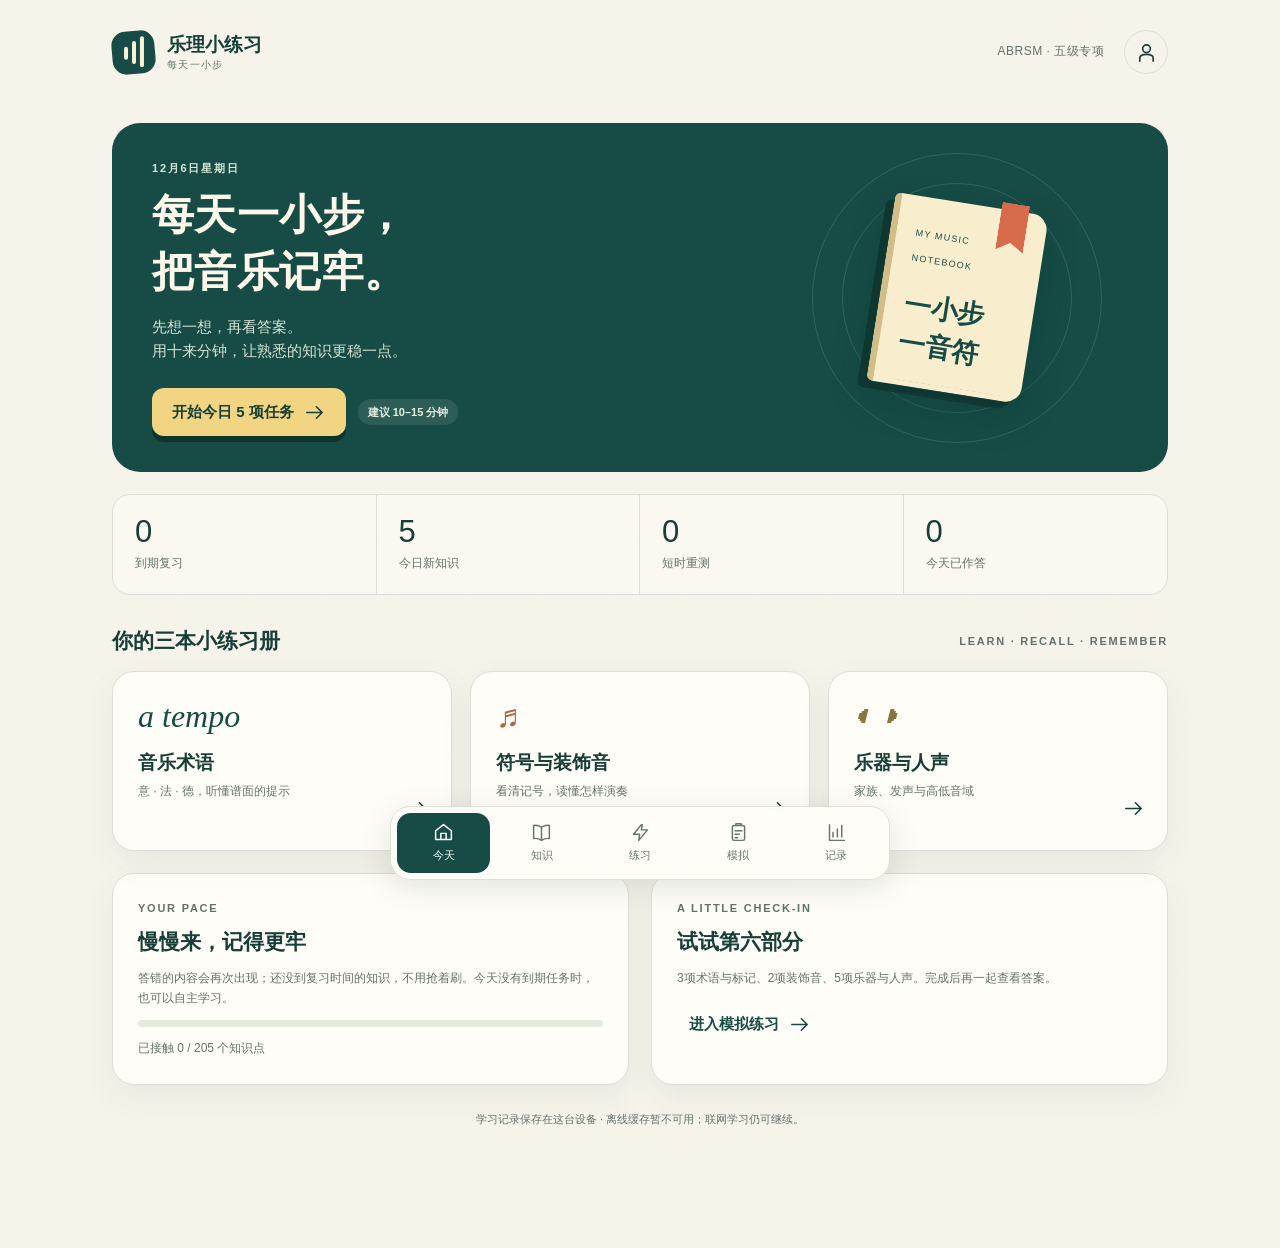
==== index.html @ 19a29840 "chore: establish reviewed static site baseline" ====
<!doctype html>
<html lang="zh-CN">
<head>
  <meta charset="UTF-8">
  <meta name="viewport" content="width=device-width, initial-scale=1, viewport-fit=cover">
  <meta http-equiv="Content-Security-Policy" content="default-src 'self'; script-src 'self'; style-src 'self' 'unsafe-inline'; img-src 'self' data:; connect-src 'self'; font-src 'self'; object-src 'none'; base-uri 'self'; form-action 'self'">
  <meta name="theme-color" content="#164c45">
  <meta name="description" content="每天一小步，学懂音乐术语、符号与乐器。家庭五级乐理专项练习，支持离线使用。">
  <meta name="apple-mobile-web-app-capable" content="yes">
  <meta name="apple-mobile-web-app-status-bar-style" content="default">
  <title>乐理小练习 · 每天一小步</title>
  <link rel="manifest" href="./manifest.webmanifest">
  <link rel="icon" href="./icon.svg">
  <link rel="apple-touch-icon" href="./apple-touch-icon.png">
  <link rel="stylesheet" href="./app.css">
</head>
<body>
  <a class="skip-link" href="#main">跳到主要内容</a>
  <header class="site-header">
    <a class="brand" href="#home" aria-label="乐理小练习，回到今天">
      <span class="brand-mark" aria-hidden="true"><i></i><i></i><i></i></span>
      <span>乐理小练习<small>每天一小步</small></span>
    </a>
    <div class="header-actions"><span class="grade-label">ABRSM · 五级专项</span><button class="icon-button" type="button" data-action="settings" aria-label="打开家长设置" title="家长设置"><svg viewBox="0 0 24 24" aria-hidden="true"><path d="M12 12a4 4 0 1 0 0-8 4 4 0 0 0 0 8Zm-7 9v-3c0-3 3-4 7-4s7 1 7 4v3"/></svg></button></div>
  </header>
  <div id="storage-banner" class="storage-banner" role="status" hidden></div>
  <main id="main" tabindex="-1"><div class="loading-card"><span class="eyebrow">准备练习本</span><h1>今天，也来认识一点音乐。</h1><p>正在打开你的学习记录……</p></div></main>
  <nav id="navigation" class="bottom-nav" aria-label="主要导航"></nav>
  <div id="toast" class="toast" role="status" aria-live="polite" hidden></div>
  <dialog id="detail-dialog" aria-labelledby="dialog-title"><div id="dialog-content"></div></dialog>
  <input id="import-file" type="file" accept=".json,application/json" hidden>
  <noscript><p class="notice">请启用浏览器中的 JavaScript，才能进行练习和保存学习记录。本应用无需 AI。</p></noscript>
  <script type="module" src="./app.js"></script>
</body>
</html>
---- app.css ----
@charset "UTF-8";
:root{--paper:#f6f3eb;--card:#fffdf7;--ink:#173e37;--muted:#64726b;--green:#164c45;--green-light:#e4ede5;--coral:#d96b4d;--coral-light:#fbe8db;--line:#dddeda;--yellow:#f1d582;--shadow:0 12px 32px #233e3010;--radius:22px;--sans:"PingFang SC","Microsoft YaHei","Noto Sans CJK SC",sans-serif;--serif:"Noto Serif CJK SC","Songti SC",SimSun,serif}
*{box-sizing:border-box}html{scroll-behavior:smooth;background:var(--paper)}body{margin:0;color:var(--ink);font-family:var(--sans);font-size:15px;line-height:1.65;background-image:radial-gradient(#164c4508 .7px,transparent .7px);background-size:9px 9px;min-height:100vh}button,input,select,textarea{font:inherit}button,a,input,select{-webkit-tap-highlight-color:transparent}button{cursor:pointer;color:inherit}button:disabled{cursor:not-allowed;opacity:.52}button,select,input{min-height:46px}a{color:inherit}button:focus-visible,a:focus-visible,input:focus-visible,select:focus-visible,summary:focus-visible{outline:3px solid var(--coral);outline-offset:4px}button{border:0}h1,h2,h3,p{margin-top:0}h1{font-family:var(--serif);font-size:clamp(28px,4vw,42px);line-height:1.35;letter-spacing:.01em;margin-bottom:14px}h2{font-size:21px;line-height:1.4;margin-bottom:12px}h3{font-size:16px;line-height:1.5;margin-bottom:8px}p:last-child{margin-bottom:0}small{font-size:12px}svg{width:23px;height:23px;fill:none;stroke:currentColor;stroke-width:1.7;stroke-linecap:round;stroke-linejoin:round;flex-shrink:0}[hidden]{display:none!important}.skip-link{position:fixed;left:14px;top:-80px;z-index:100;background:white;padding:12px;border-radius:12px}.skip-link:focus{top:12px}.site-header{width:min(1120px,100%);margin:auto;padding:24px 32px;display:flex;align-items:center;justify-content:space-between;gap:16px}.brand{display:flex;align-items:center;gap:12px;text-decoration:none;font-weight:800;font-size:19px;line-height:1.4}.brand small{display:block;font-weight:400;letter-spacing:.13em;color:var(--muted);font-size:10px}.brand-mark{width:43px;height:43px;display:flex;gap:4px;align-items:center;justify-content:center;background:var(--green);border-radius:14px;transform:rotate(-5deg)}.brand-mark i{display:block;width:4px;border-radius:2px;background:#f8f1d7;transform:rotate(5deg)}.brand-mark i:nth-child(1){height:13px}.brand-mark i:nth-child(2){height:23px}.brand-mark i:nth-child(3){height:31px}.header-actions{display:flex;gap:20px;align-items:center}.grade-label{font-size:12px;color:var(--muted);letter-spacing:.04em}.icon-button{display:inline-flex;align-items:center;justify-content:center;width:46px;min-width:46px;background:transparent;border:1px solid var(--line);border-radius:50%}.icon-button:hover{background:white}main{max-width:1056px;margin:6px auto 0;padding:12px 0 120px;min-height:65vh}.page{animation:arrive .25s ease-out}.eyebrow{text-transform:uppercase;font-size:11px;letter-spacing:.16em;font-weight:800;color:var(--muted);display:block;margin-bottom:10px}.heading-row{display:flex;justify-content:space-between;align-items:center;gap:16px;margin:8px 0 26px}.heading-row h1{margin-bottom:7px}.heading-row p{color:var(--muted)}.muted{color:var(--muted)}.small{font-size:12px}.mono{font-family:Georgia,serif}.hero{background:var(--green);color:#fdf8e9;position:relative;border-radius:28px;overflow:hidden;display:grid;grid-template-columns:1.4fr .8fr;min-height:314px;padding:36px 40px;gap:36px}.hero .eyebrow{color:#d8e8d5}.hero h1{max-width:430px}.hero p{color:#d6e3d5;max-width:420px}.hero-art{position:relative;align-self:stretch;min-height:210px;display:flex;align-items:center;justify-content:center}.orbit{position:absolute;border:1px solid #ffffff21;border-radius:50%;width:230px;height:230px}.orbit.two{width:290px;height:290px}.practice-book{width:155px;height:190px;background:#f8edcd;transform:rotate(9deg);border-radius:6px 16px 16px 6px;box-shadow:-8px 8px #0e3731,0 16px 35px #092b3040;color:var(--green);position:relative;padding:23px 19px;border-left:7px solid #d1bd88}.practice-book small{font-size:9px;letter-spacing:.14em}.practice-book strong{font-family:var(--serif);font-size:27px;display:block;line-height:1.45;margin:17px 0}.book-lines{height:28px;background:repeating-linear-gradient(to bottom,transparent 0 5px,#164c4540 5px 6px)}.book-tab{position:absolute;background:var(--coral);width:28px;height:48px;right:20px;top:-7px;clip-path:polygon(0 0,100% 0,100% 100%,50% 82%,0 100%)}.hero .primary-button{background:var(--yellow);color:var(--ink);box-shadow:0 6px 0 #0b352f;min-width:178px}.hero .primary-button:hover{background:#f6dd95;transform:translateY(-1px)}.hero .row{margin-top:24px}.pill{display:inline-flex;align-items:center;gap:6px;font-size:11px;padding:5px 10px;background:var(--green-light);border-radius:99px;color:var(--green);font-weight:600;line-height:1.5;max-width:100%}.pill.coral{background:var(--coral-light);color:#a74930}.pill.gold{background:#f6e9b9;color:#695018}.pill.white{background:#ffffff18;color:#e5efdf}.row{display:flex;align-items:center;gap:12px;flex-wrap:wrap}.primary-button,.secondary-button,.ghost-button,.danger-button{display:inline-flex;align-items:center;justify-content:center;gap:9px;border-radius:12px;padding:12px 20px;line-height:1.5;font-weight:700;transition:background .18s,transform .18s;min-height:48px;text-decoration:none}.primary-button{background:var(--green);color:white}.primary-button:hover{background:#236458}.secondary-button{border:1px solid var(--line);background:#fffdf7}.secondary-button:hover{background:var(--green-light)}.ghost-button{background:transparent;color:var(--green);padding:10px 12px}.ghost-button:hover{background:#164c4509}.danger-button{background:#fff0e9;color:#aa412c;border:1px solid #eec4b7}.full{width:100%}.section-title{display:flex;justify-content:space-between;gap:12px;align-items:center;margin:31px 0 16px}.section-title h2{margin:0}.section-title .eyebrow{margin:0}.stats-strip{display:grid;grid-template-columns:repeat(4,1fr);border:1px solid var(--line);border-radius:18px;background:#fffdf790;margin:22px 0 28px}.stat{padding:20px 22px;border-right:1px solid var(--line)}.stat:last-child{border:0}.stat strong{font-family:Georgia,var(--sans);font-size:31px;font-weight:400;line-height:1.1;display:block}.stat span{color:var(--muted);font-size:12px;display:block;margin-top:5px}.grid-3{display:grid;grid-template-columns:repeat(3,1fr);gap:18px}.grid-2{display:grid;grid-template-columns:repeat(2,1fr);gap:22px}.panel,.topic-card{border:1px solid var(--line);border-radius:var(--radius);padding:25px;background:var(--card);box-shadow:var(--shadow)}.topic-card{text-align:left;position:relative;transition:transform .18s;min-height:180px;display:flex;flex-direction:column;align-items:flex-start}.topic-card:hover{transform:translateY(-3px);border-color:#94b1a5}.topic-card h3{font-size:19px;margin:15px 0 4px}.topic-card .go{margin-left:auto;position:absolute;right:22px;bottom:23px}.topic-symbol{font:italic 32px Georgia,serif;line-height:1;display:flex;align-items:center;justify-content:center;min-height:37px;color:var(--green)}.topic-card:nth-child(2) .topic-symbol{color:#b26440}.topic-card:nth-child(3) .topic-symbol{color:#8a753e}.topic-card p{font-size:12px;color:var(--muted);padding-right:20px}.notice{padding:16px 18px;border-radius:14px;background:var(--green-light);color:#325c4b;font-size:13px;margin-top:20px}.notice.warm{background:#f8edcd;color:#675523}.empty{padding:42px 24px;text-align:center;border:1px dashed #bccac0;border-radius:22px;background:#fffdf780}.empty h2{font-family:var(--serif);font-size:24px}.empty p{color:var(--muted);max-width:460px;margin:10px auto 20px}.bottom-nav{position:fixed;left:50%;bottom:20px;transform:translateX(-50%);z-index:30;background:#fffdf7f5;backdrop-filter:blur(18px);border:1px solid #dce0d7;box-shadow:0 7px 30px #143d3720;border-radius:20px;display:flex;padding:6px;gap:5px;width:min(500px,calc(100% - 32px))}.nav-button{min-height:60px;flex:1;display:flex;flex-direction:column;align-items:center;justify-content:center;gap:3px;text-decoration:none;border-radius:14px;color:#66766d;font-size:11px;transition:background .15s}.nav-button svg{width:21px;height:21px}.nav-button.active{background:var(--green);color:white}.nav-button:hover:not(.active){background:var(--green-light)}.filters{display:flex;gap:12px;margin-bottom:18px;flex-wrap:wrap}.field{display:flex;flex-direction:column;gap:7px;flex:1;min-width:130px}.field label,.field>span{font-size:12px;font-weight:700;color:var(--muted)}input[type=search],input[type=number],select{width:100%;background:#fffdf9;border:1px solid #d4dcd3;border-radius:11px;padding:11px 13px;color:var(--ink)}input[type=search]{min-width:170px}.search-field{flex:2}.chip-row{display:flex;flex-wrap:wrap;gap:8px;margin:12px 0 24px}.chip{border-radius:99px;border:1px solid var(--line);padding:8px 15px;background:transparent;font-size:13px;min-height:42px}.chip.selected{background:var(--green);color:white;border-color:var(--green)}.knowledge-grid{display:grid;grid-template-columns:repeat(3,1fr);gap:16px}.knowledge-item{text-align:left;padding:22px 20px;background:var(--card);border:1px solid var(--line);border-radius:17px;min-height:150px;display:flex;flex-direction:column;align-items:flex-start;position:relative;overflow:hidden}.knowledge-item:hover{border-color:#91ac9b}.knowledge-item .term{font:25px Georgia,var(--serif);line-height:1.35;word-break:break-word;margin:12px 0 10px}.knowledge-item .meta{color:var(--muted);font-size:11px}.knowledge-item .mini-image{height:56px;width:100%;object-fit:contain;object-position:left center;margin:8px 0}.knowledge-item .small-arrow{position:absolute;right:16px;bottom:16px;opacity:.5}.knowledge-item .learned-dot{width:7px;height:7px;display:inline-block;border-radius:50%;background:#6a8b67;margin-right:5px}.load-more{margin:25px auto;display:flex}.study-title{font:clamp(31px,6vw,47px) Georgia,var(--serif);line-height:1.4;margin:20px 0;overflow-wrap:anywhere}.meaning{font-size:20px;line-height:1.8;font-weight:600;margin:14px 0 18px}.reveal-panel{padding:24px;border:1px dashed #bed0bb;border-radius:16px;text-align:center;background:#f0f3e9;margin:20px 0}.reveal-panel p{font-size:13px;color:var(--muted);margin-bottom:16px}.facts{padding:0;margin:20px 0;list-style:none}.facts li{display:grid;grid-template-columns:86px 1fr;gap:12px;padding:12px 0;border-top:1px solid var(--line);font-size:14px}.facts .label{color:var(--muted);font-size:12px}.facts .scope{display:block;color:var(--muted);font-size:12px;margin-top:4px}.study-images{display:grid;gap:12px;margin:18px 0}.study-images figure{margin:0;background:white;border:1px solid var(--line);border-radius:13px;padding:14px}.study-images img{display:block;max-width:100%;max-height:210px;margin:auto;object-fit:contain}.study-images figcaption{font-size:11px;color:var(--muted);margin-top:9px}.source-list{font-size:11px;color:var(--muted);margin:18px 0}.source-list summary{cursor:pointer;min-height:32px;display:flex;align-items:center}.source-list p{margin:4px 0}.source-list a{overflow-wrap:anywhere}.related-list{display:flex;gap:8px;flex-wrap:wrap;margin:13px 0}.text-button{border:1px solid #d6e0d2;background:#f2f5ee;border-radius:9px;padding:8px 13px;font-size:12px;min-height:40px}.audio-row{display:flex;gap:9px;flex-wrap:wrap;margin:15px 0}.audio-row button{padding:8px 13px;font-size:12px;min-height:42px}.audio-hint{font-size:11px;color:var(--muted);margin:6px 0 16px}.lesson-layout{display:grid;grid-template-columns:minmax(0,1.5fr) minmax(230px,.65fr);gap:22px}.side-note{border-radius:19px;background:#ebe8da;padding:24px;align-self:start}.side-note h3{font-family:var(--serif);font-size:22px}.side-note li{margin:10px 0;color:var(--muted);font-size:13px}.practice-setup{max-width:660px}.practice-setup .field{margin:18px 0}.choice-group{display:flex;flex-wrap:wrap;gap:9px}.choice-group .chip{min-height:46px}.setup-grid{display:grid;grid-template-columns:1fr .75fr;gap:24px}.exam-paper{background:#fffdf7;border:1px solid var(--line);border-radius:22px;padding:30px;box-shadow:var(--shadow)}.exam-layout-row{display:flex;justify-content:space-between;gap:14px;padding:15px 0;border-bottom:1px solid var(--line)}.exam-layout-row span{color:var(--muted);font-size:12px}.exam-layout-row:last-child{border:0}.exam-layout-row strong{font:23px Georgia,serif}.session-shell{max-width:780px;margin:auto}.session-top{display:flex;align-items:center;justify-content:space-between;gap:14px;margin:5px 0 16px}.session-top .ghost-button{padding-left:0;font-size:13px}.session-progress{height:5px;background:#e0e6d9;border-radius:99px;overflow:hidden;margin-bottom:24px}.session-progress span{height:100%;display:block;background:var(--green);transition:width .25s}.question-panel{padding:32px;background:var(--card);border:1px solid var(--line);border-radius:25px;box-shadow:var(--shadow)}.question-meta{display:flex;align-items:center;gap:9px;justify-content:space-between;margin-bottom:18px}.question-meta .eyebrow{margin:0}.question-title{font-family:var(--sans);font-size:22px;line-height:1.6;margin-bottom:22px;overflow-wrap:anywhere}.question-stimulus{background:white;border:1px solid #e3e5dd;border-radius:14px;padding:16px;margin:20px 0}.question-stimulus img{display:block;max-width:100%;max-height:230px;object-fit:contain;margin:auto}.question-stimulus.text{font:31px Georgia,serif;text-align:center}.option-list{display:grid;gap:11px;margin:20px 0}.answer-option{display:flex;align-items:center;gap:14px;text-align:left;background:#fafbf5;border:1.5px solid #dce2d6;padding:15px 17px;border-radius:14px;line-height:1.65;min-height:62px;word-break:break-word}.option-letter{width:31px;height:31px;flex-shrink:0;border:1px solid #c8d3c4;border-radius:50%;display:flex;align-items:center;justify-content:center;font:15px Georgia,serif;color:var(--muted)}.answer-option:hover:not(:disabled){border-color:#729887;background:#f0f5eb}.answer-option.selected{background:#e5f0e6;border-color:var(--green);box-shadow:0 0 0 1px var(--green)}.answer-option.selected .option-letter{background:var(--green);color:white;border-color:var(--green)}.answer-option.correct{background:#e5f1e3;border-color:#5f8c57;opacity:1}.answer-option.incorrect{background:#fff0e9;border-color:#d49480;opacity:1}.answer-option:disabled{opacity:.8}.answer-option .option-result{font-size:12px;margin-left:auto;white-space:nowrap}.feedback{padding:20px;border-radius:14px;background:#e8f1e3;margin:21px 0}.feedback.wrong{background:#faeee2}.feedback h3{font-size:17px}.feedback p{font-size:14px}.feedback .small{font-size:12px;color:var(--muted);margin-top:10px}.session-actions{display:flex;gap:10px;justify-content:space-between;margin-top:22px}.session-actions .primary-button{margin-left:auto;min-width:135px}.timer{font-variant-numeric:tabular-nums;display:inline-flex;gap:7px;align-items:center;background:#f3e8c6;border-radius:9px;padding:6px 10px;font-size:13px}.timer.urgent{color:#a44532;background:#fae0d6}.question-jump{display:flex;flex-wrap:wrap;gap:8px;margin:20px 0;justify-content:center}.jump-button{width:42px;min-height:42px;border-radius:10px;background:#eeeede;border:1px solid transparent;font:16px Georgia,serif;position:relative}.jump-button.answered{background:#dce9d8}.jump-button.current{border-color:var(--green);box-shadow:0 0 0 1px var(--green)}.jump-button.flagged:after{content:"";position:absolute;right:4px;top:4px;width:6px;height:6px;border-radius:50%;background:var(--coral)}.result-header{text-align:center;padding:20px 10px 30px}.score-ring{width:140px;height:140px;border:8px solid #d5e4d1;border-radius:50%;display:flex;align-items:center;justify-content:center;margin:14px auto 22px;color:var(--green);font:50px Georgia,serif}.score-ring small{font-size:17px;margin:20px 0 0 3px;color:var(--muted)}.result-grid{display:grid;grid-template-columns:repeat(3,1fr);gap:10px;margin:20px 0}.result-grid>div{text-align:center;border:1px solid var(--line);border-radius:13px;padding:13px 8px}.result-grid strong{font:25px Georgia,serif;display:block}.result-grid span{font-size:12px;color:var(--muted)}.review-answer{border:1px solid var(--line);border-radius:14px;margin:12px 0;overflow:hidden;background:var(--card)}.review-answer summary{display:flex;gap:10px;align-items:flex-start;cursor:pointer;list-style:none;padding:17px;font-size:14px}.answer-body{padding:0 18px 19px;font-size:13px}.answer-body p{margin:9px 0}.badge-correct{color:#467841}.badge-wrong{color:#b0553b}.progress-track{height:7px;background:#e5eadf;border-radius:99px;overflow:hidden;margin:12px 0}.progress-track span{display:block;height:100%;background:#668c70;border-radius:99px}.report-categories .panel{padding:22px}.report-categories h3{display:flex;justify-content:space-between}.report-categories h3 span{font:25px Georgia,serif}.trend{display:flex;align-items:flex-end;height:128px;gap:9px;padding-top:20px}.trend-day{display:flex;flex:1;flex-direction:column;justify-content:flex-end;align-items:center;height:100%;min-width:0}.trend-bar{width:100%;max-width:35px;background:#84a78c;min-height:3px;border-radius:6px 6px 1px 1px}.trend-day span{font-size:10px;color:var(--muted);margin-top:6px;white-space:nowrap}.trend-day small{font-size:10px;color:var(--green);margin-bottom:4px}.history-list{padding:0;list-style:none}.history-list li{display:flex;justify-content:space-between;gap:13px;padding:13px 0;border-bottom:1px solid var(--line);font-size:13px}.history-list li:last-child{border:0}.history-list .score{font:22px Georgia,serif;white-space:nowrap}.history-list .ghost-button{font-size:12px;padding:5px 0;min-height:32px}.level-rows{display:grid;gap:10px}.level-row{display:grid;grid-template-columns:54px 1fr 60px;gap:12px;align-items:center;font-size:12px}.level-row .progress-track{margin:0}.level-row small{text-align:right}.settings-section{border-top:1px solid var(--line);padding-top:22px;margin-top:23px}.settings-section h3{font-size:16px}.settings-section .field{margin-bottom:16px}.settings-section .row button{flex:1}.storage-banner{padding:12px 20px;background:#fae7d5;border-bottom:1px solid #dfbda0;font-size:13px;text-align:center}.status-dot{width:7px;height:7px;border-radius:50%;background:#68976b;display:inline-block;margin-right:5px}.footer-note{text-align:center;font-size:11px;color:var(--muted);margin:25px 0}.toast{position:fixed;bottom:108px;left:50%;transform:translateX(-50%);background:#173e37f5;color:white;padding:12px 19px;border-radius:13px;box-shadow:var(--shadow);z-index:80;font-size:13px;width:max-content;max-width:calc(100vw - 30px);text-align:center}dialog{border:1px solid var(--line);border-radius:23px;box-shadow:0 24px 80px #12302733;background:var(--card);color:var(--ink);max-width:min(650px,calc(100% - 24px));width:650px;max-height:90dvh;padding:0;overflow:auto}dialog::backdrop{background:#18352c66;backdrop-filter:blur(3px)}.dialog-header{display:flex;justify-content:space-between;align-items:center;gap:14px;padding:22px 25px;border-bottom:1px solid var(--line);position:sticky;top:0;background:#fffdf7f5;backdrop-filter:blur(8px);z-index:2}.dialog-header h2{margin:0;font-size:19px}.dialog-body{padding:24px 26px}.dialog-actions{display:flex;gap:12px;justify-content:flex-end;margin-top:22px}.dialog-actions button{flex:1}.loading-card{padding:70px 40px}.stack{display:grid;gap:18px}.spacer{margin-top:22px}.check-label{display:flex;align-items:center;gap:9px;min-height:46px}.check-label input{width:20px;min-height:20px;height:20px;accent-color:var(--green)}.flag-button{font-size:12px;padding:7px 11px;min-height:40px;border-radius:9px;background:transparent;border:1px solid var(--line)}.flag-button.on{background:var(--coral-light);color:#a74930;border-color:#dfac91}.intro-step{display:flex;gap:12px;align-items:flex-start;margin:20px 0}.intro-step>span{width:27px;height:27px;flex-shrink:0;border-radius:50%;background:#e9eddf;display:flex;align-items:center;justify-content:center;font:14px Georgia,serif}.intro-step p{font-size:13px;color:var(--muted);margin:3px 0}.term-name{font-family:Georgia,var(--serif)}
@keyframes arrive{from{opacity:.5;transform:translateY(7px)}to{opacity:1;transform:translateY(0)}}
@media(min-width:1200px){main{padding-top:14px}.site-header{padding-top:30px;padding-bottom:29px}.hero{min-height:330px}}
@media(max-width:1120px){main{margin-left:28px;margin-right:28px}.site-header{padding-left:28px;padding-right:28px}}
@media(max-width:760px){.site-header{padding:20px 20px 14px}.brand{font-size:17px;gap:9px}.brand-mark{width:38px;height:38px;border-radius:12px}.header-actions{gap:10px}.grade-label{font-size:10px}.header-actions .icon-button{width:40px;min-width:40px;min-height:40px}main{margin:0;padding:10px 20px 110px}.hero{padding:27px 25px;grid-template-columns:1fr;gap:0;min-height:280px}.hero-art{display:none}.hero h1{font-size:31px;max-width:320px}.hero p{font-size:13px}.hero .row{margin-top:22px}.stats-strip{margin:18px 0 24px}.stat{padding:16px 11px}.stat strong{font-size:26px}.stat span{font-size:10px}.grid-3{gap:11px}.topic-card{padding:18px 15px;min-height:168px;border-radius:17px}.topic-card h3{font-size:16px;margin-top:12px}.topic-card p{font-size:11px;padding:0}.topic-card .go{display:none}.topic-symbol{font-size:27px}.section-title{margin-top:26px}.section-title h2{font-size:18px}.section-title .eyebrow{font-size:9px}.grid-2,.setup-grid,.lesson-layout{grid-template-columns:1fr}.knowledge-grid{grid-template-columns:repeat(2,1fr);gap:11px}.knowledge-item{padding:17px 15px;min-height:144px}.knowledge-item .term{font-size:22px}.heading-row{margin:4px 0 21px}.heading-row h1{font-size:28px}.heading-row p{font-size:12px}.heading-row>.pill{display:none}.filters{gap:10px}.field{min-width:105px}.search-field{flex-basis:100%}.panel,.exam-paper{padding:22px}.lesson-layout .side-note{display:none}.question-panel{padding:23px 20px;border-radius:20px}.question-title{font-size:19px}.answer-option{padding:13px 12px;gap:11px;font-size:14px;min-height:60px}.option-letter{width:29px;height:29px}.question-stimulus{padding:10px}.session-top{font-size:12px}.session-top .ghost-button{font-size:12px}.question-meta{gap:5px}.question-meta .eyebrow{font-size:10px;letter-spacing:.08em}.session-actions{flex-wrap:wrap}.session-actions .primary-button{min-width:120px}.session-actions button{padding-left:14px;padding-right:14px}.result-grid{gap:8px}.result-grid span{font-size:10px}.bottom-nav{bottom:0;width:100%;border-radius:17px 17px 0 0;padding:7px 12px calc(7px + env(safe-area-inset-bottom));border-left:0;border-right:0;box-shadow:0 -4px 25px #143d3710}.nav-button{min-height:58px}.toast{bottom:calc(90px + env(safe-area-inset-bottom))}.dialog-body{padding:22px 20px}.dialog-header{padding:18px 20px}.facts li{grid-template-columns:74px 1fr;gap:10px;font-size:13px}.study-title{font-size:34px}.meaning{font-size:18px}.side-note{padding:21px}.loading-card{padding:50px 12px}.report-categories{grid-template-columns:1fr}.report-categories .panel{padding:19px 21px}.report-categories h3{margin-bottom:7px}.report-categories .progress-track{margin:9px 0}}
@media(max-width:360px){main{padding-left:14px;padding-right:14px}.site-header{padding-left:14px;padding-right:14px}.grade-label{display:none}.hero{padding:25px 20px}.grid-3{gap:8px}.topic-card{padding:15px 11px}.topic-card p{font-size:10px}.question-panel{padding:20px 15px}.stat{padding:15px 8px}.stat span{font-size:9px}.option-result{display:none}.filters .field{min-width:110px}}
@media(prefers-reduced-motion:reduce){*,*:before,*:after{scroll-behavior:auto!important;animation:none!important;transition:none!important}}

@media(max-width:760px){.topics-grid{grid-template-columns:1fr;gap:10px}.topics-grid .topic-card{display:grid;grid-template-columns:78px minmax(0,1fr) 22px;grid-template-rows:auto auto;column-gap:16px;min-height:92px;padding:17px 20px;align-items:center}.topics-grid .topic-symbol{grid-row:1 / 3;font-size:23px;white-space:nowrap;justify-content:flex-start}.topics-grid .topic-card h3{font-size:17px;margin:0 0 3px}.topics-grid .topic-card p{font-size:11px;grid-column:2;line-height:1.5}.topics-grid .topic-card .go{display:block;position:static;grid-column:3;grid-row:1 / 3}.topics-grid .topic-card .go svg{width:20px}}

.grid-2>.panel,.grid-3>.panel{min-width:0}.trend{min-width:0}.trend-day{min-width:0}.trend-day span{font-size:10px}

/* Keep standalone controls comfortable for small hands. */
.chip,.text-button,.audio-row button,.flag-button,.jump-button,.history-list .ghost-button,.header-actions .icon-button{min-height:44px}.jump-button{width:44px}.header-actions .icon-button{width:44px;min-width:44px}.source-list summary{min-height:44px}
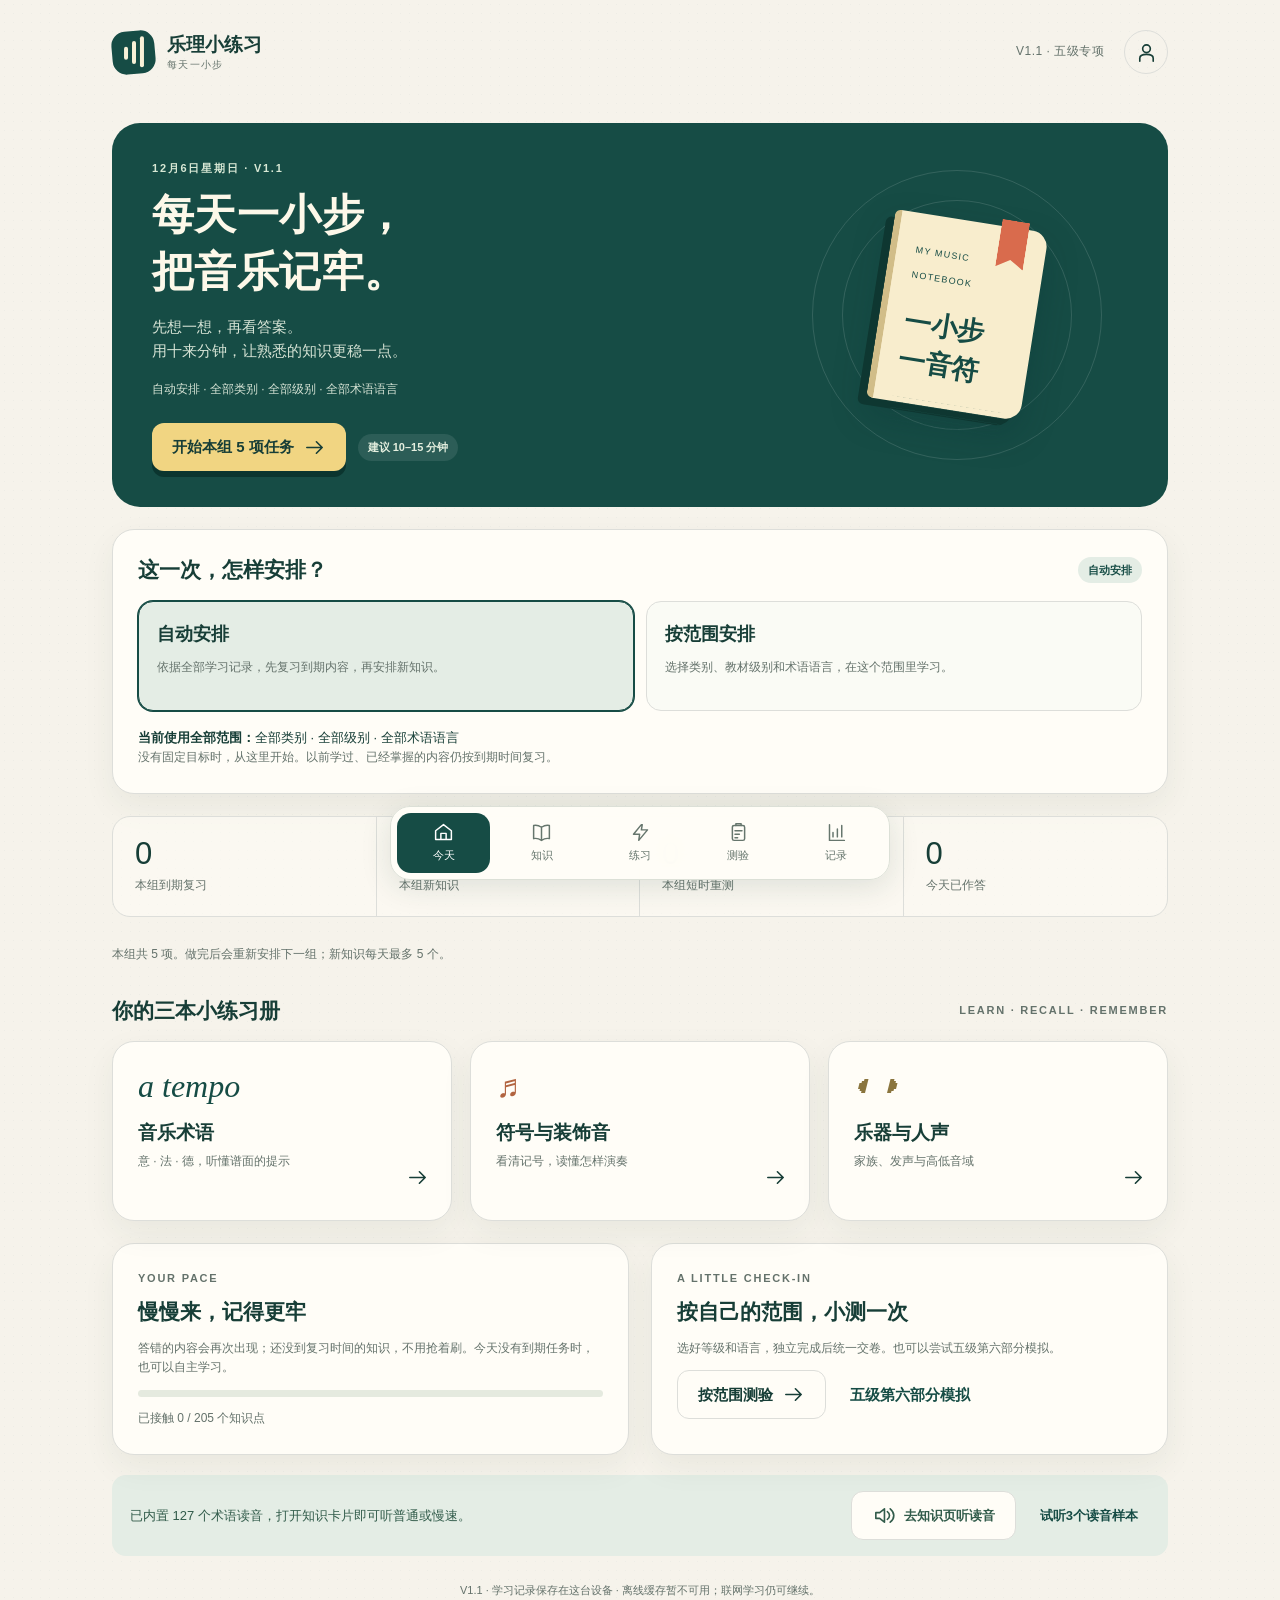
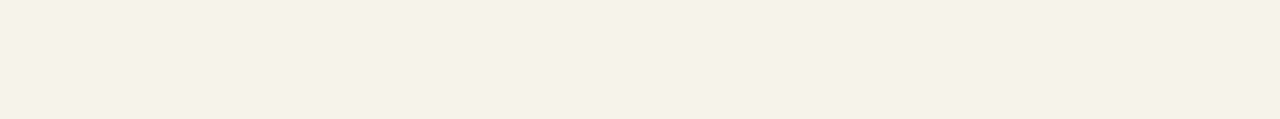
==== commit 1922feca: "release: V1.1 scoped learning and quizzes" ====
--- a/index.html
+++ b/index.html
@@ -21,7 +21,7 @@
       <span class="brand-mark" aria-hidden="true"><i></i><i></i><i></i></span>
       <span>乐理小练习<small>每天一小步</small></span>
     </a>
-    <div class="header-actions"><span class="grade-label">ABRSM · 五级专项</span><button class="icon-button" type="button" data-action="settings" aria-label="打开家长设置" title="家长设置"><svg viewBox="0 0 24 24" aria-hidden="true"><path d="M12 12a4 4 0 1 0 0-8 4 4 0 0 0 0 8Zm-7 9v-3c0-3 3-4 7-4s7 1 7 4v3"/></svg></button></div>
+    <div class="header-actions"><span class="grade-label">V1.1 · 五级专项</span><button class="icon-button" type="button" data-action="settings" aria-label="打开家长设置" title="家长设置"><svg viewBox="0 0 24 24" aria-hidden="true"><path d="M12 12a4 4 0 1 0 0-8 4 4 0 0 0 0 8Zm-7 9v-3c0-3 3-4 7-4s7 1 7 4v3"/></svg></button></div>
   </header>
   <div id="storage-banner" class="storage-banner" role="status" hidden></div>
   <main id="main" tabindex="-1"><div class="loading-card"><span class="eyebrow">准备练习本</span><h1>今天，也来认识一点音乐。</h1><p>正在打开你的学习记录……</p></div></main>
--- a/app.css
+++ b/app.css
@@ -14,3 +14,19 @@
 
 /* Keep standalone controls comfortable for small hands. */
 .chip,.text-button,.audio-row button,.flag-button,.jump-button,.history-list .ghost-button,.header-actions .icon-button{min-height:44px}.jump-button{width:44px}.header-actions .icon-button{width:44px;min-width:44px}.source-list summary{min-height:44px}
+
+/* Three recording samples stay readable and tappable on a phone. */
+.audio-trial-banner{justify-content:space-between}.audio-trial-banner p{margin:0}.audio-sample-grid{display:grid;grid-template-columns:repeat(3,minmax(0,1fr));gap:18px}.audio-sample-card{min-width:0}.audio-sample-card .study-title{font-size:34px}.audio-sample-card .audio-row{flex-wrap:wrap}.audio-source p{overflow-wrap:anywhere}
+@media(max-width:760px){.audio-sample-grid{grid-template-columns:1fr}.audio-trial-banner .secondary-button{width:100%}}
+
+/* V1.1: make the chosen scope visible before starting a task. */
+.hero .hero-scope{font-size:12px;line-height:1.7;max-width:520px;margin-top:14px;overflow-wrap:anywhere}
+.study-planner .section-title{margin:0 0 16px}.study-mode-grid{display:grid;grid-template-columns:repeat(2,minmax(0,1fr));gap:12px}
+.study-mode{display:flex;flex-direction:column;align-items:flex-start;text-align:left;gap:8px;padding:18px;border:1.5px solid var(--line);border-radius:15px;background:#fafbf5;min-height:110px;color:var(--ink)}
+.study-mode strong{font-size:18px}.study-mode span{font-size:12px;color:var(--muted);line-height:1.75}.study-mode.selected{border-color:var(--green);background:var(--green-light);box-shadow:0 0 0 1px var(--green)}
+.scope-summary{display:flex;flex-wrap:wrap;align-items:center;justify-content:space-between;gap:10px;margin-top:16px}.scope-summary p{flex:1;min-width:180px;font-size:13px;overflow-wrap:anywhere}.scope-summary>button{flex-shrink:0}
+.scope-editor{display:grid;gap:15px;margin:18px 0}.scope-editor .field{margin:0}.scope-grade-fields{display:grid;grid-template-columns:minmax(0,1.55fr) minmax(0,1fr);gap:12px}.scope-grade-fields .field{min-width:0}
+.scope-languages{border:1px solid var(--line);border-radius:13px;padding:8px 13px 12px;margin:0;display:flex;flex-wrap:wrap;gap:2px 16px;min-width:0}.scope-languages legend{font-size:12px;color:var(--muted);font-weight:700;padding:0 5px}.scope-languages .check-label{font-size:13px;white-space:nowrap}.scope-languages p{flex-basis:100%;margin:3px 0 0;font-weight:400;line-height:1.7}
+.scope-editor select{min-width:0}.scope-editor select:disabled{opacity:.55}.outside-review{align-items:flex-start}.outside-review>div{flex:1;min-width:180px}.outside-review p{margin:5px 0 0}.outside-review>.small{flex-basis:100%}
+.mastery-notice h3{line-height:1.7;font-size:16px}.mastery-notice p{margin:8px 0 13px;line-height:1.8}.mastery-levels{display:grid;gap:16px;margin-top:20px}.mastery-level{border-top:1px solid var(--line);padding-top:15px}.mastery-level:first-child{border-top:0;padding-top:0}.mastery-level .row{justify-content:space-between}.mastery-level p{margin:6px 0 0;line-height:1.75}.mastery-level .progress-track{margin:9px 0}.session-scope{line-height:1.8;overflow-wrap:anywhere;margin:0 0 18px}
+@media(max-width:760px){.study-mode-grid{grid-template-columns:1fr}.study-mode{min-height:0;padding:15px 17px}.study-mode strong{font-size:16px}.scope-summary p{min-width:0;flex-basis:100%}.scope-summary>button{width:100%}.scope-grade-fields{gap:10px;grid-template-columns:minmax(0,1.4fr) minmax(0,1fr)}.scope-languages{gap:2px 10px;padding-left:10px;padding-right:10px}.outside-review .secondary-button{width:100%}.mastery-level .row{align-items:flex-start;gap:4px 12px}.mastery-level .row .small{font-size:11px}.mastery-notice .secondary-button{width:100%}.session-top{flex-wrap:wrap}.session-top>span{max-width:100%;overflow-wrap:anywhere}.hero .hero-scope{font-size:11px}.practice-setup .scope-editor .field{margin:0}}
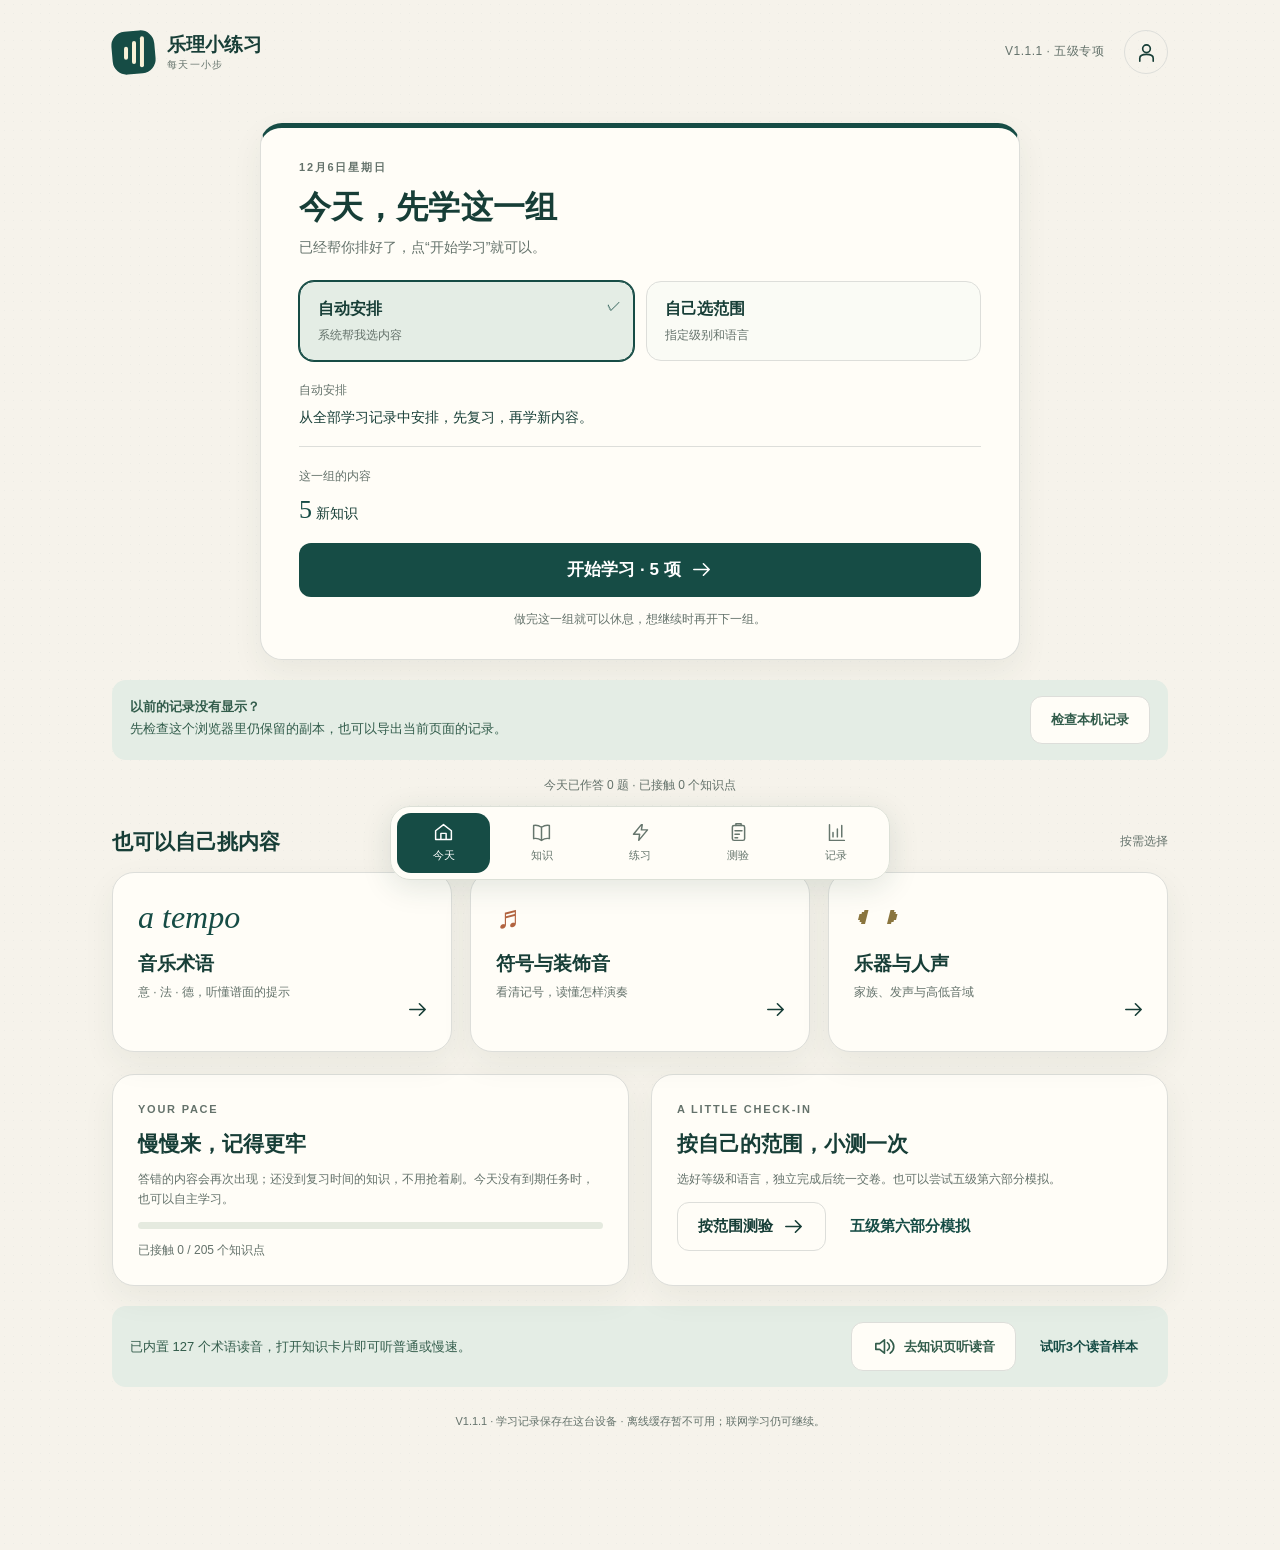
==== commit 22c5de49: "Release V1.1.1 with clearer learning flow and local progress safeguards" ====
--- a/index.html
+++ b/index.html
@@ -21,7 +21,7 @@
       <span class="brand-mark" aria-hidden="true"><i></i><i></i><i></i></span>
       <span>乐理小练习<small>每天一小步</small></span>
     </a>
-    <div class="header-actions"><span class="grade-label">V1.1 · 五级专项</span><button class="icon-button" type="button" data-action="settings" aria-label="打开家长设置" title="家长设置"><svg viewBox="0 0 24 24" aria-hidden="true"><path d="M12 12a4 4 0 1 0 0-8 4 4 0 0 0 0 8Zm-7 9v-3c0-3 3-4 7-4s7 1 7 4v3"/></svg></button></div>
+    <div class="header-actions"><span class="grade-label">V1.1.1 · 五级专项</span><button class="icon-button" type="button" data-action="settings" aria-label="打开家长设置" title="家长设置"><svg viewBox="0 0 24 24" aria-hidden="true"><path d="M12 12a4 4 0 1 0 0-8 4 4 0 0 0 0 8Zm-7 9v-3c0-3 3-4 7-4s7 1 7 4v3"/></svg></button></div>
   </header>
   <div id="storage-banner" class="storage-banner" role="status" hidden></div>
   <main id="main" tabindex="-1"><div class="loading-card"><span class="eyebrow">准备练习本</span><h1>今天，也来认识一点音乐。</h1><p>正在打开你的学习记录……</p></div></main>
--- a/app.css
+++ b/app.css
@@ -30,3 +30,17 @@
 .scope-editor select{min-width:0}.scope-editor select:disabled{opacity:.55}.outside-review{align-items:flex-start}.outside-review>div{flex:1;min-width:180px}.outside-review p{margin:5px 0 0}.outside-review>.small{flex-basis:100%}
 .mastery-notice h3{line-height:1.7;font-size:16px}.mastery-notice p{margin:8px 0 13px;line-height:1.8}.mastery-levels{display:grid;gap:16px;margin-top:20px}.mastery-level{border-top:1px solid var(--line);padding-top:15px}.mastery-level:first-child{border-top:0;padding-top:0}.mastery-level .row{justify-content:space-between}.mastery-level p{margin:6px 0 0;line-height:1.75}.mastery-level .progress-track{margin:9px 0}.session-scope{line-height:1.8;overflow-wrap:anywhere;margin:0 0 18px}
 @media(max-width:760px){.study-mode-grid{grid-template-columns:1fr}.study-mode{min-height:0;padding:15px 17px}.study-mode strong{font-size:16px}.scope-summary p{min-width:0;flex-basis:100%}.scope-summary>button{width:100%}.scope-grade-fields{gap:10px;grid-template-columns:minmax(0,1.4fr) minmax(0,1fr)}.scope-languages{gap:2px 10px;padding-left:10px;padding-right:10px}.outside-review .secondary-button{width:100%}.mastery-level .row{align-items:flex-start;gap:4px 12px}.mastery-level .row .small{font-size:11px}.mastery-notice .secondary-button{width:100%}.session-top{flex-wrap:wrap}.session-top>span{max-width:100%;overflow-wrap:anywhere}.hero .hero-scope{font-size:11px}.practice-setup .scope-editor .field{margin:0}}
+
+/* One plan, one start: put the scope and its tasks together before the action. */
+.home-plan{max-width:760px;margin:0 auto;border-top:5px solid var(--green);padding:30px 38px;box-shadow:var(--shadow)}
+.home-plan-heading .eyebrow{margin-bottom:9px}.home-plan-heading h1,.home-resume h1{font-size:32px;line-height:1.4;margin:0 0 6px}.home-plan-heading p{color:var(--muted);font-size:14px;margin:0 0 22px}
+.home-plan .study-mode-grid{grid-template-columns:repeat(2,minmax(0,1fr));gap:12px}.home-plan .study-mode{min-height:76px;padding:14px 18px;gap:3px;position:relative}.home-plan .study-mode strong{font-size:16px}.home-plan .study-mode span{font-size:12px}.home-plan .study-mode.selected:after{content:'✓';position:absolute;right:12px;top:12px;color:var(--green);font-size:14px}
+.home-scope{position:relative;padding:16px 0;border-bottom:1px solid var(--line);margin-bottom:16px}.home-scope p{font-size:14px;line-height:1.7;margin:4px 0 0;overflow-wrap:anywhere}.home-scope.has-edit{padding-right:90px}.home-scope .ghost-button{position:absolute;right:0;top:17px;padding:8px;font-size:13px;min-height:44px}
+.home-plan-content{margin-bottom:18px}.plan-counts{display:flex;flex-wrap:wrap;gap:5px 10px;align-items:baseline;margin-top:7px;font-size:14px}.plan-counts strong{font:26px Georgia,serif;color:var(--green)}.plan-plus{font-size:12px;color:var(--muted)}
+.home-plan>.primary-button,.home-resume>.primary-button{min-height:54px;font-size:17px}.home-plan-footnote{font-size:12px;color:var(--muted);text-align:center;margin:12px 0 0;line-height:1.7}
+.home-extra-review{max-width:760px;margin:16px auto 0;border:1px solid var(--line);border-radius:15px;background:#f0f2e8;font-size:13px}.home-extra-review summary{cursor:pointer;padding:15px 19px;min-height:48px;line-height:1.8}.home-extra-review summary span{font-size:11px;color:var(--muted);margin-left:6px}.home-extra-review>div{padding:0 19px 20px}.home-extra-review p{line-height:1.8;margin:5px 0 13px}.home-extra-review .secondary-button{font-size:13px;max-width:100%;white-space:normal}
+.home-resume{max-width:760px;margin:0 auto 20px;background:var(--green-light)}.home-resume p{margin:8px 0 14px;overflow-wrap:anywhere}.home-today{max-width:760px;margin:16px auto 0;text-align:center}
+@media(max-width:760px){.home-plan{padding:21px 20px}.home-plan-heading h1,.home-resume h1{font-size:25px}.home-plan-heading p{font-size:12px;margin-bottom:16px}.home-plan .study-mode{padding:11px 12px;min-height:68px}.home-plan .study-mode strong{font-size:14px}.home-plan .study-mode span{font-size:11px}.home-plan .study-mode.selected:after{right:9px;top:9px;font-size:12px}.home-scope{padding-top:12px;padding-bottom:12px;margin-bottom:12px}.home-scope p{font-size:12px}.home-scope.has-edit{padding-right:0}.home-scope .ghost-button{position:static;margin:3px 0 -5px -8px}.home-plan-content{margin-bottom:14px}.plan-counts{font-size:12px;gap:4px 7px}.plan-counts strong{font-size:23px}.home-plan-footnote{font-size:11px}.home-extra-review summary{padding:13px 15px}.home-extra-review>div{padding:0 15px 16px}.home-today{font-size:11px}.home-resume{padding:22px}}
+
+.storage-banner .ghost-button{margin-left:8px;min-height:44px}.storage-help{justify-content:space-between;align-items:flex-start}.storage-help p{flex:1;min-width:180px;margin:0}.storage-help button{flex-shrink:0}.storage-sources{display:grid;gap:14px;margin-top:20px}.storage-source{border:1px solid var(--line);border-radius:14px;padding:17px;min-width:0}.storage-source-heading{display:flex;gap:8px 14px;justify-content:space-between;align-items:flex-start;flex-wrap:wrap}.storage-source h3{font-size:15px;line-height:1.6;margin:0;overflow-wrap:anywhere}.storage-source p{margin:9px 0;overflow-wrap:anywhere}.storage-counts{font-size:13px;line-height:1.9}.storage-read-error{color:#9b432d;overflow-wrap:anywhere}.storage-source .secondary-button{margin-top:7px;font-size:13px}.storage-sources~.dialog-actions{flex-wrap:wrap}
+@media(max-width:420px){.storage-help button,.storage-source .secondary-button{width:100%}.storage-help p{min-width:0;flex-basis:100%}.storage-banner .ghost-button{display:flex;margin:5px auto 0}.storage-source{padding:14px}.storage-sources~.dialog-actions button{flex-basis:100%}}
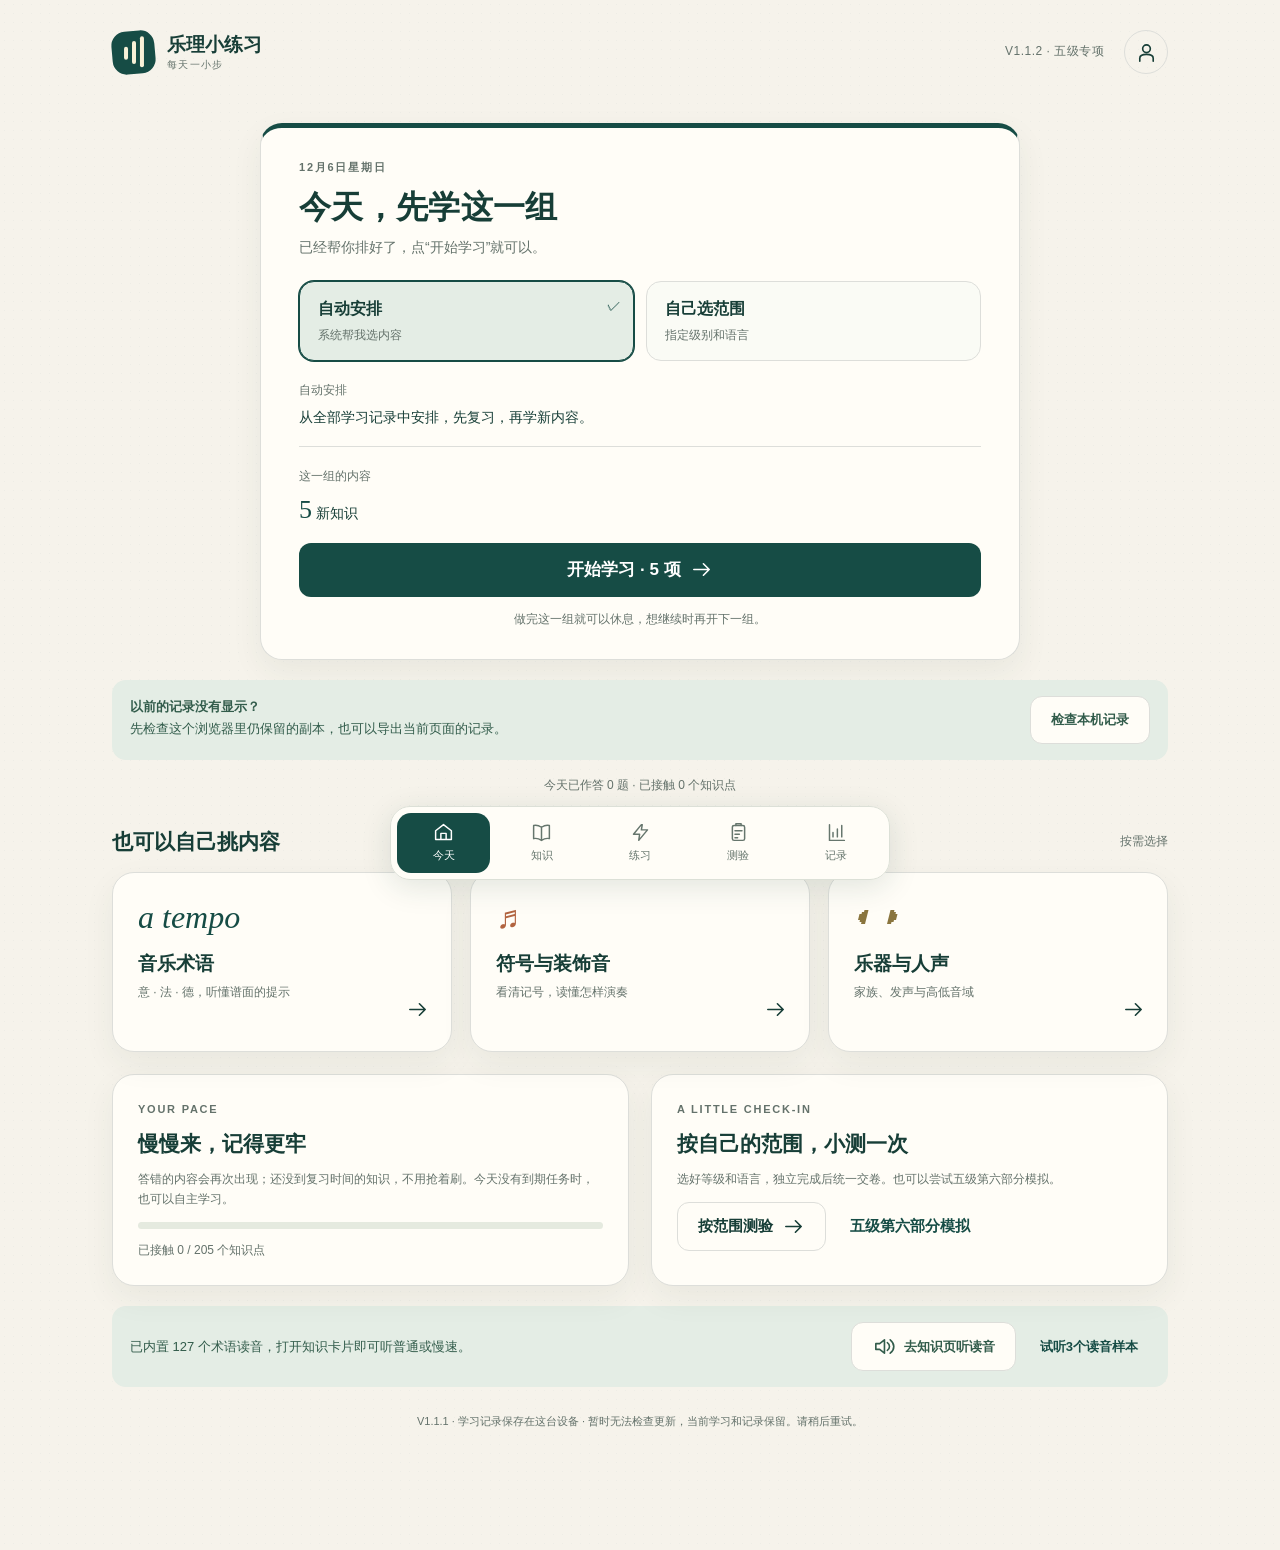
==== commit 337912b8: "Release V1.1.2 with saved progress updates" ====
--- a/index.html
+++ b/index.html
@@ -21,7 +21,7 @@
       <span class="brand-mark" aria-hidden="true"><i></i><i></i><i></i></span>
       <span>乐理小练习<small>每天一小步</small></span>
     </a>
-    <div class="header-actions"><span class="grade-label">V1.1.1 · 五级专项</span><button class="icon-button" type="button" data-action="settings" aria-label="打开家长设置" title="家长设置"><svg viewBox="0 0 24 24" aria-hidden="true"><path d="M12 12a4 4 0 1 0 0-8 4 4 0 0 0 0 8Zm-7 9v-3c0-3 3-4 7-4s7 1 7 4v3"/></svg></button></div>
+    <div class="header-actions"><span class="grade-label">V1.1.2 · 五级专项</span><button class="icon-button" type="button" data-action="settings" aria-label="打开家长设置" title="家长设置"><svg viewBox="0 0 24 24" aria-hidden="true"><path d="M12 12a4 4 0 1 0 0-8 4 4 0 0 0 0 8Zm-7 9v-3c0-3 3-4 7-4s7 1 7 4v3"/></svg></button></div>
   </header>
   <div id="storage-banner" class="storage-banner" role="status" hidden></div>
   <main id="main" tabindex="-1"><div class="loading-card"><span class="eyebrow">准备练习本</span><h1>今天，也来认识一点音乐。</h1><p>正在打开你的学习记录……</p></div></main>
--- a/app.css
+++ b/app.css
@@ -42,5 +42,6 @@
 .home-resume{max-width:760px;margin:0 auto 20px;background:var(--green-light)}.home-resume p{margin:8px 0 14px;overflow-wrap:anywhere}.home-today{max-width:760px;margin:16px auto 0;text-align:center}
 @media(max-width:760px){.home-plan{padding:21px 20px}.home-plan-heading h1,.home-resume h1{font-size:25px}.home-plan-heading p{font-size:12px;margin-bottom:16px}.home-plan .study-mode{padding:11px 12px;min-height:68px}.home-plan .study-mode strong{font-size:14px}.home-plan .study-mode span{font-size:11px}.home-plan .study-mode.selected:after{right:9px;top:9px;font-size:12px}.home-scope{padding-top:12px;padding-bottom:12px;margin-bottom:12px}.home-scope p{font-size:12px}.home-scope.has-edit{padding-right:0}.home-scope .ghost-button{position:static;margin:3px 0 -5px -8px}.home-plan-content{margin-bottom:14px}.plan-counts{font-size:12px;gap:4px 7px}.plan-counts strong{font-size:23px}.home-plan-footnote{font-size:11px}.home-extra-review summary{padding:13px 15px}.home-extra-review>div{padding:0 15px 16px}.home-today{font-size:11px}.home-resume{padding:22px}}
 
+.app-update [role=status]{margin:12px 0;overflow-wrap:anywhere}.app-update>button{max-width:100%;white-space:normal}.app-update[data-update-state=save-failed] [role=status],.app-update[data-update-state=error] [role=status]{color:#9b432d}
 .storage-banner .ghost-button{margin-left:8px;min-height:44px}.storage-help{justify-content:space-between;align-items:flex-start}.storage-help p{flex:1;min-width:180px;margin:0}.storage-help button{flex-shrink:0}.storage-sources{display:grid;gap:14px;margin-top:20px}.storage-source{border:1px solid var(--line);border-radius:14px;padding:17px;min-width:0}.storage-source-heading{display:flex;gap:8px 14px;justify-content:space-between;align-items:flex-start;flex-wrap:wrap}.storage-source h3{font-size:15px;line-height:1.6;margin:0;overflow-wrap:anywhere}.storage-source p{margin:9px 0;overflow-wrap:anywhere}.storage-counts{font-size:13px;line-height:1.9}.storage-read-error{color:#9b432d;overflow-wrap:anywhere}.storage-source .secondary-button{margin-top:7px;font-size:13px}.storage-sources~.dialog-actions{flex-wrap:wrap}
 @media(max-width:420px){.storage-help button,.storage-source .secondary-button{width:100%}.storage-help p{min-width:0;flex-basis:100%}.storage-banner .ghost-button{display:flex;margin:5px auto 0}.storage-source{padding:14px}.storage-sources~.dialog-actions button{flex-basis:100%}}
